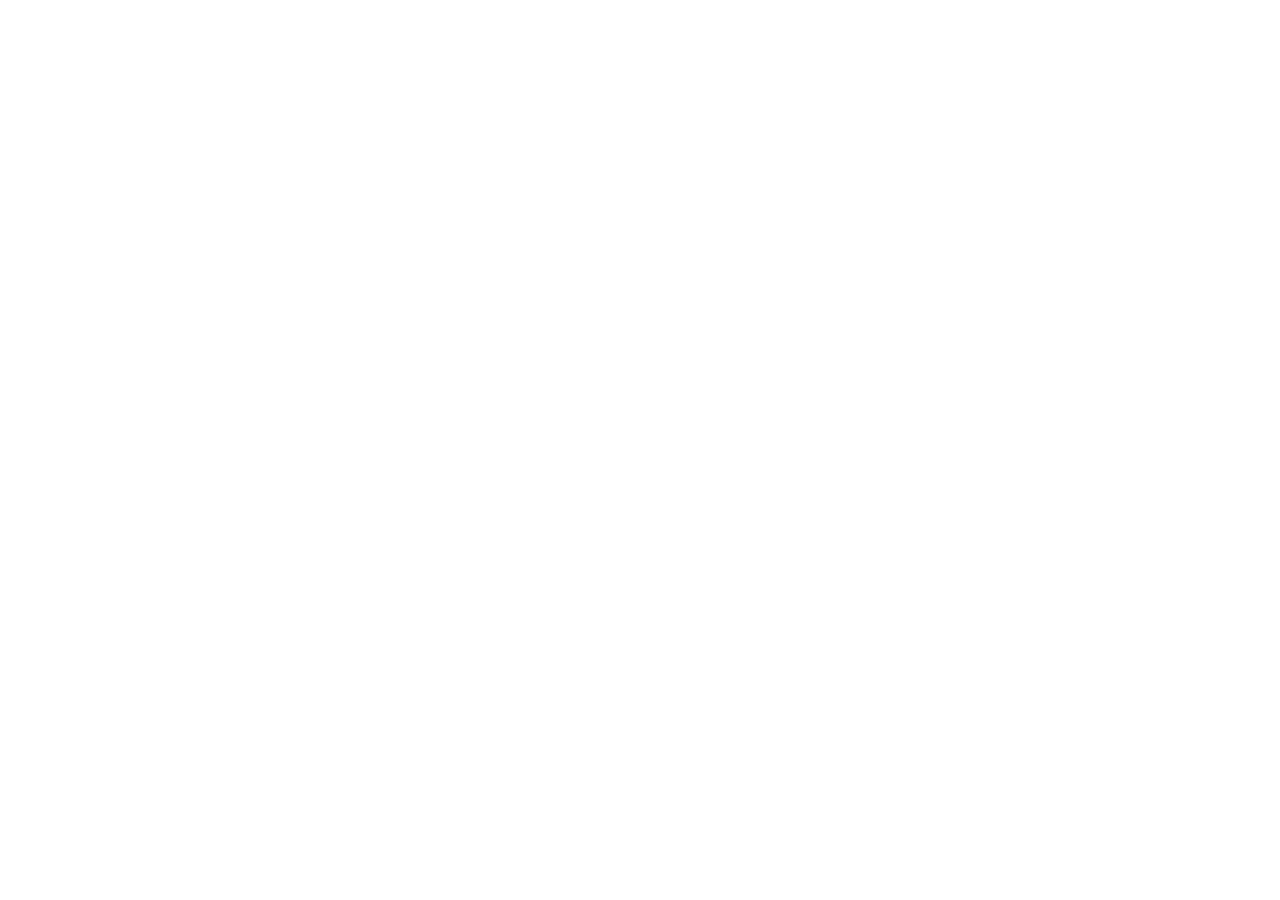
==== Assignment4/index.html @ 903bc5d5 "feat: implement centralized deployment dashboard" ====
<!doctype html>
<html lang="en">
  <head>
    <meta charset="UTF-8" />
    <meta name="viewport" content="width=device-width, initial-scale=1.0" />
    <link
      href="https://cdn.jsdelivr.net/npm/remixicon@4.9.0/fonts/remixicon.css"
      rel="stylesheet"
    />
    <title>Document</title>
  </head>
  <body></body>
</html>
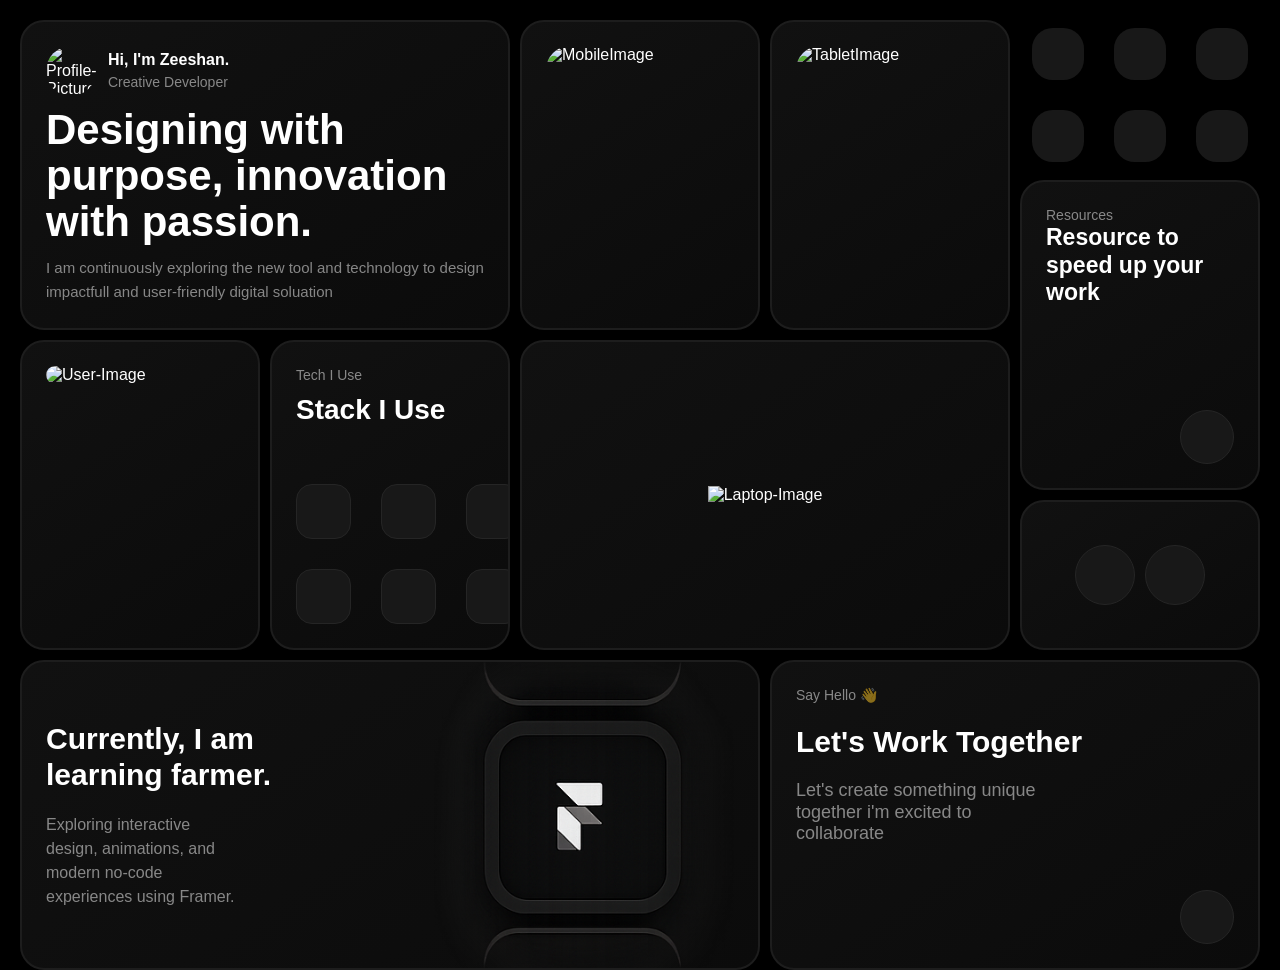
==== commit 0f27bb2b: "feat: update index.html and style.css for enhanced layout and design; remove unused assets" ====
--- a/Assignment4/index.html
+++ b/Assignment4/index.html
@@ -3,11 +3,134 @@
   <head>
     <meta charset="UTF-8" />
     <meta name="viewport" content="width=device-width, initial-scale=1.0" />
+    <title>Business Card</title>
     <link
       href="https://cdn.jsdelivr.net/npm/remixicon@4.9.0/fonts/remixicon.css"
       rel="stylesheet"
     />
-    <title>Document</title>
+    <link rel="stylesheet" href="style.css" />
   </head>
-  <body></body>
+  <body>
+    <div class="grid-container">
+      <div class="card jane">
+        <div class="profile">
+          <img
+            src="https://images.pexels.com/photos/4098343/pexels-photo-4098343.jpeg?_gl=1*id8xbw*_ga*MzAwNDI4NjI3LjE3Nzg2NjgzNTQ.*_ga_8JE65Q40S6*czE3Nzg2NjgzNTQkbzEkZzAkdDE3Nzg2NjgzNTQkajYwJGwwJGgw"
+            alt="Profile-Picture"
+          />
+
+          <div class="profile-text">
+            <h5>Hi, I'm Zeeshan.</h5>
+            <span>Creative Developer</span>
+          </div>
+        </div>
+
+        <h1>Designing with purpose, innovation with passion.</h1>
+
+        <p>
+          I am continuously exploring the new tool and technology to design
+          impactfull and user-friendly digital soluation
+        </p>
+      </div>
+
+      <div class="card phone">
+        <img
+          src="https://encrypted-tbn0.gstatic.com/images?q=tbn:ANd9GcR0gGKlw1fcMIpS_ObO7AVe1s8nBWiB-cauZYnn0fLxla-atGv6"
+          alt="MobileImage"
+        />
+      </div>
+
+      <div class="card tab">
+        <img
+          src="https://encrypted-tbn2.gstatic.com/images?q=tbn:ANd9GcQRDXOw-Hiazbc8zUtKCnmxJsio0BRhjBpJthSINvH0Tb4WSj8I"
+          alt="TabletImage"
+        />
+      </div>
+
+      <div class="social">
+        <div class="social-icon">
+          <i class="ri-facebook-circle-line"></i>
+          <i class="ri-twitter-x-line"></i>
+          <i class="ri-instagram-line"></i>
+          <i class="ri-linkedin-box-line"></i>
+          <i class="ri-global-line"></i>
+          <i class="ri-bard-line"></i>
+        </div>
+      </div>
+
+      <div class="card user">
+        <img
+          src="https://images.pexels.com/photos/4098343/pexels-photo-4098343.jpeg?_gl=1*id8xbw*_ga*MzAwNDI4NjI3LjE3Nzg2NjgzNTQ.*_ga_8JE65Q40S6*czE3Nzg2NjgzNTQkbzEkZzAkdDE3Nzg2NjgzNTQkajYwJGwwJGgw"
+          alt="User-Image"
+        />
+      </div>
+
+      <div class="card stack">
+        <div class="stack-text">
+          <span>Tech I Use</span>
+          <h3>Stack I Use</h3>
+        </div>
+
+        <div class="stack-icon">
+          <i class="ri-html5-fill"></i>
+          <i class="ri-css3-fill"></i>
+          <i class="ri-javascript-fill"></i>
+          <i class="ri-reactjs-line"></i>
+          <i class="ri-github-fill"></i>
+          <i class="ri-figma-fill"></i>
+        </div>
+      </div>
+
+      <div class="card laptop">
+        <img
+          src="https://images.unsplash.com/photo-1610465299993-e6675c9f9efa?q=80&w=1740&auto=format&fit=crop&ixlib=rb-4.1.0&ixid=M3wxMjA3fDB8MHxwaG90by1wYWdlfHx8fGVufDB8fHx8fA%3D%3D"
+          alt="Laptop-Image"
+        />
+      </div>
+
+      <div class="card resource">
+        <div class="resource-text">
+          <span>Resources</span>
+          <h3>Resource to speed up your work</h3>
+        </div>
+
+        <div class="arrow-icon">
+          <i class="ri-arrow-right-up-line"></i>
+        </div>
+      </div>
+
+      <div class="card light-dark">
+        <i class="ri-sun-line"></i>
+        <i class="ri-moon-clear-line"></i>
+      </div>
+
+      <div class="card farmer">
+        <div class="farmer-text">
+          <h3>Currently, I am learning farmer.</h3>
+          <p>
+            Exploring interactive design, animations, and modern no-code
+            experiences using Framer.
+          </p>
+        </div>
+
+        <div class="right-img">
+            <!-- <img src="https://cdn-icons-png.flaticon.com/512/4257/4257483.png" alt="ChainImg"> -->
+            <img src="./ChatGPT Image May 16, 2026, 10_08_20 PM.png" alt="ChainImg" class="myImage">
+        </div>
+      </div>
+
+      
+      <div class="card lets-work">
+        <div class="work-text">
+          <span>Say Hello 👋</span>
+          <h3>Let's Work Together</h3>
+          <p>Let's create something unique together i'm excited to collaborate</p>
+        </div>
+
+        <div class="arrow-icon">
+          <i class="ri-arrow-right-up-line"></i>
+        </div>
+      </div>
+    </div>
+  </body>
 </html>
--- a/Assignment4/style.css
+++ b/Assignment4/style.css
@@ -0,0 +1,337 @@
+* {
+  margin: 0;
+  padding: 0;
+  box-sizing: border-box;
+}
+
+html,
+body {
+  width: 100%;
+  height: 100%;
+}
+
+body {
+  background-color: #000;
+  padding: 20px;
+  font-family: sans-serif;
+}
+
+.grid-container{
+    display: grid;
+    grid-template-columns: repeat(5, 1fr);
+    grid-template-rows: repeat(6, 150px);
+    gap: 10px;
+
+    grid-template-areas:
+    "jane jane phone tab social"
+    "jane jane phone tab resource"
+    "user stack laptop laptop resource"
+    "user stack laptop laptop light-dark"
+    "farmer farmer farmer lets-work lets-work"
+    "farmer farmer farmer lets-work lets-work"
+    ;
+}
+
+.jane{
+    grid-area: jane;
+    display: flex;
+    flex-direction: column;
+    justify-content: space-between;
+}
+
+.profile{
+    display: flex;
+    align-items: center;
+    gap: 12px;
+}
+
+
+.profile img{
+    width: 50px;
+    height: 50px;
+    border-radius: 50%;
+    object-fit: cover;
+}
+
+.profile-text h5{
+    font-size: 16px;
+    margin-bottom: 4px;
+}
+
+.profile-text span{
+    font-size: 14px;
+    opacity: 0.5;
+}
+
+.jane h1{
+    font-size: 42px;
+    line-height: 1.1;
+    font-weight: 600;
+}
+
+.jane p{
+    opacity: 0.5;
+    line-height: 1.6;
+    font-size: 15px;
+}
+
+.phone{
+    grid-area: phone;
+    
+}
+
+.tab{
+    grid-area: tab;
+}
+
+.phone, 
+.tab{
+    display: flex;
+    align-items: center;
+    justify-content: center;
+    padding: 0;
+    overflow: hidden;
+}
+
+.phone img, 
+.tab img{
+   width: 100%;
+   height: 100%;
+   object-fit: cover;
+   border-radius: 24px; 
+}
+
+
+
+.social{
+    grid-area: social;
+    display: flex;
+    align-items: center;
+    justify-content: center;
+}
+
+.social-icon{
+    display: grid;
+    align-items: center;
+    justify-content: center;
+    grid-template-columns: repeat(3, 1fr);
+    gap: 30px;
+}
+
+.social-icon i{
+    width: 52px;
+    height: 52px;
+    display: flex;
+    align-items: center;
+    justify-content: center;
+    border-radius: 40%;
+    background: #181818;
+    color: white;
+    font-size: 20px;
+    cursor: pointer;
+
+}
+
+
+.user{
+    grid-area: user;
+    padding: 0;
+    overflow: hidden;
+}
+
+.user img{
+    width: 100%;
+    height: 100%;
+    object-fit: cover;
+    border-radius: 25px;
+}
+
+.stack{
+    grid-area: stack;
+    display: flex;
+    flex-direction: column;
+    justify-content: space-between;
+}
+
+.stack-text span{
+    font-size: 14px;
+    opacity: 0.5;
+    margin-bottom: 5px;
+}
+
+.stack-text h3{
+    margin-top: 10px;
+    font-size: 28px;
+    color: white;
+}
+
+.stack-icon{
+    display: grid;
+    grid-template-columns: repeat(3, 1fr);
+    gap: 30px;
+    margin-top: 20px;
+}
+
+.stack-icon i{
+    width: 55px;
+    height: 55px;
+    display: flex;
+    align-items: center;
+    justify-content: center;
+    border-radius: 16px;
+    background: #181818;
+    border: 1px solid #252525;
+
+cursor: pointer;
+    color: white;
+    font-size: 24px;
+}
+
+
+.laptop{
+    grid-area: laptop;
+    padding: 10px;
+    overflow: hidden;
+    display: flex;
+    align-items: center;
+    justify-content: center;
+}
+
+.laptop .img{
+    width: 100%;
+    height: 100%;
+    object-fit: cover;
+    border-radius: 24px;
+    display: block;
+}
+
+.resource{
+    grid-area: resource;
+    display: flex;
+    flex-direction: column;
+    justify-content: space-between;
+}
+
+.resource-text span{
+    opacity: 0.5;
+    font-size: 14px;
+}
+
+.resource-text h3{
+    margin-bottom: 10px;
+    font-size: 23px;
+    line-height: 1.2;
+}
+
+.arrow-icon{
+    display: flex;
+    justify-content: flex-end;
+}
+
+.arrow-icon i{
+    width: 54px;
+    height: 54px;
+    display: flex;
+    align-items: center;
+    justify-content: center;
+    border-radius: 50%;
+    background: #181818;
+    border: 1px solid #252525;
+    color: white;
+    font-size: 22px;
+}
+
+.light-dark{
+    grid-area: light-dark;
+    display: flex;
+    align-items: center;
+    justify-content: center;
+    gap: 10px;
+}
+
+.light-dark i{
+    width: 60px;
+    height: 60px;
+    display: flex;
+    align-items: center;
+    justify-content: center;
+    border-radius: 50%;
+    background: #181818;
+    border: 1px solid #252525;
+    color: white;
+    font-size: 26px;
+}
+
+.farmer{
+    grid-area: farmer;
+    display: flex;
+    justify-content: space-around;
+    align-items: center;
+}
+
+.farmer-text h3{
+    font-size: 30px;
+    width: 65%;
+    margin-bottom: 10px;
+    line-height: 1.2;
+}
+
+.farmer-text p{
+    font-size: 16px;
+    opacity: 0.5;
+    line-height: 1.1;
+    margin-top: 20px;
+    width: 50%;
+    line-height: 1.5;
+}
+.myImage{
+    height: 400px;
+    width: 300px;
+}
+.right-img img{
+}
+
+.lets-work{
+    grid-area: lets-work;
+    display: flex;
+    flex-direction: column;
+    justify-content: space-between;
+}
+
+.work-text span{
+    opacity: 0.5;
+    font-size: 14px;
+}
+.ri-arrow-right-up-line{
+    cursor: pointer;
+}
+.ri-sun-line{cursor: pointer;}
+.ri-moon-clear-line{cursor: pointer;}
+.work-text h3{
+    font-size: 30px;
+    line-height: 1.2;
+    margin-top: 20px;
+}
+
+.work-text p{
+    font-size: 18px;
+    line-height: 1.2;
+    margin-top: 20px;
+    opacity: 0.5;
+    width: 60%;
+}
+
+
+
+.card{
+    background: linear-gradient(145deg, #111111,#0b0b0b);
+    border: 2px solid #1d1d1d;
+    border-radius: 24px;
+    padding: 24px;
+    color: white;
+    overflow: hidden;
+    position: relative;
+}
+.arrow-icon i{
+    cursor: pointer;
+}
